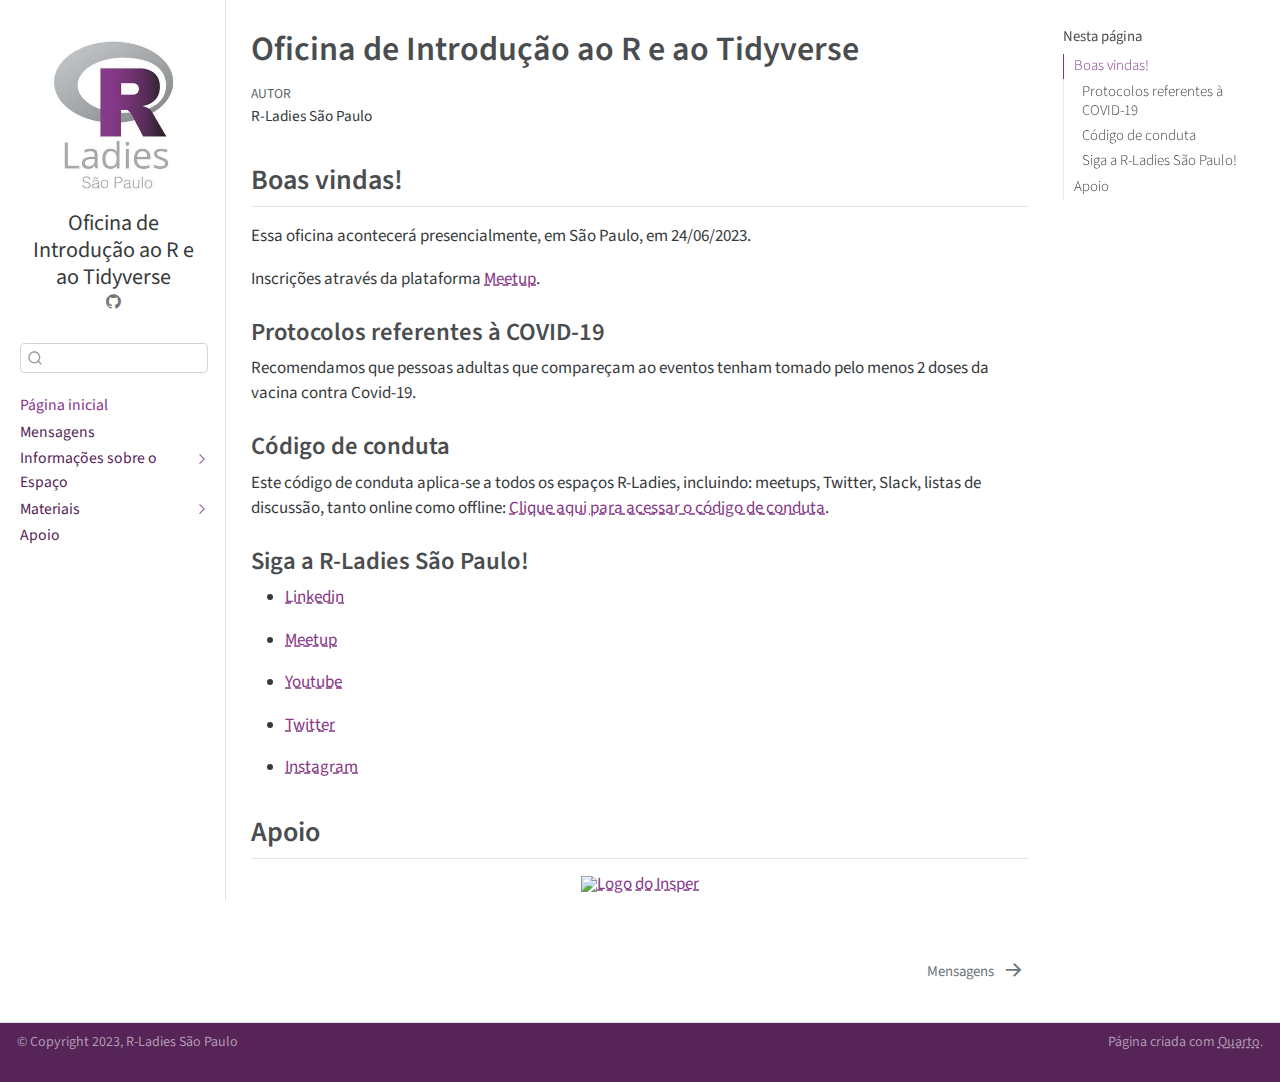
==== index.html @ 5147d7c4 "Built site for gh-pages" ====
<!DOCTYPE html>
<html xmlns="http://www.w3.org/1999/xhtml" lang="pt" xml:lang="pt"><head>

<meta charset="utf-8">
<meta name="generator" content="quarto-1.3.287">

<meta name="viewport" content="width=device-width, initial-scale=1.0, user-scalable=yes">

<meta name="author" content="R-Ladies São Paulo">

<title>Oficina de Introdução ao R e ao Tidyverse - Oficina de Introdução ao R e ao Tidyverse</title>
<style>
code{white-space: pre-wrap;}
span.smallcaps{font-variant: small-caps;}
div.columns{display: flex; gap: min(4vw, 1.5em);}
div.column{flex: auto; overflow-x: auto;}
div.hanging-indent{margin-left: 1.5em; text-indent: -1.5em;}
ul.task-list{list-style: none;}
ul.task-list li input[type="checkbox"] {
  width: 0.8em;
  margin: 0 0.8em 0.2em -1em; /* quarto-specific, see https://github.com/quarto-dev/quarto-cli/issues/4556 */ 
  vertical-align: middle;
}
</style>


<script src="site_libs/quarto-nav/quarto-nav.js"></script>
<script src="site_libs/clipboard/clipboard.min.js"></script>
<script src="site_libs/quarto-search/autocomplete.umd.js"></script>
<script src="site_libs/quarto-search/fuse.min.js"></script>
<script src="site_libs/quarto-search/quarto-search.js"></script>
<meta name="quarto:offset" content="./">
<link href="./mensagens.html" rel="next">
<script src="site_libs/quarto-html/quarto.js"></script>
<script src="site_libs/quarto-html/popper.min.js"></script>
<script src="site_libs/quarto-html/tippy.umd.min.js"></script>
<script src="site_libs/quarto-html/anchor.min.js"></script>
<link href="site_libs/quarto-html/tippy.css" rel="stylesheet">
<link href="site_libs/quarto-html/quarto-syntax-highlighting.css" rel="stylesheet" id="quarto-text-highlighting-styles">
<script src="site_libs/bootstrap/bootstrap.min.js"></script>
<link href="site_libs/bootstrap/bootstrap-icons.css" rel="stylesheet">
<link href="site_libs/bootstrap/bootstrap.min.css" rel="stylesheet" id="quarto-bootstrap" data-mode="light">
<script id="quarto-search-options" type="application/json">{
  "location": "sidebar",
  "copy-button": false,
  "collapse-after": 3,
  "panel-placement": "start",
  "type": "textbox",
  "limit": 20,
  "language": {
    "search-no-results-text": "Nenhum resultado",
    "search-matching-documents-text": "documentos correspondentes",
    "search-copy-link-title": "Copiar link para a busca",
    "search-hide-matches-text": "Esconder correspondências adicionais",
    "search-more-match-text": "mais correspondência neste documento",
    "search-more-matches-text": "mais correspondências neste documento",
    "search-clear-button-title": "Limpar",
    "search-detached-cancel-button-title": "Cancelar",
    "search-submit-button-title": "Enviar"
  }
}</script>


<link rel="stylesheet" href="custom.css">
</head>

<body class="nav-sidebar docked">

<div id="quarto-search-results"></div>
  <header id="quarto-header" class="headroom fixed-top">
  <nav class="quarto-secondary-nav">
    <div class="container-fluid d-flex">
      <button type="button" class="quarto-btn-toggle btn" data-bs-toggle="collapse" data-bs-target="#quarto-sidebar,#quarto-sidebar-glass" aria-controls="quarto-sidebar" aria-expanded="false" aria-label="Alternar barra lateral" onclick="if (window.quartoToggleHeadroom) { window.quartoToggleHeadroom(); }">
        <i class="bi bi-layout-text-sidebar-reverse"></i>
      </button>
      <nav class="quarto-page-breadcrumbs" aria-label="breadcrumb"><ol class="breadcrumb"><li class="breadcrumb-item"><a href="./index.html">Página inicial</a></li></ol></nav>
      <a class="flex-grow-1" role="button" data-bs-toggle="collapse" data-bs-target="#quarto-sidebar,#quarto-sidebar-glass" aria-controls="quarto-sidebar" aria-expanded="false" aria-label="Alternar barra lateral" onclick="if (window.quartoToggleHeadroom) { window.quartoToggleHeadroom(); }">      
      </a>
      <button type="button" class="btn quarto-search-button" aria-label="Procurar" onclick="window.quartoOpenSearch();">
        <i class="bi bi-search"></i>
      </button>
    </div>
  </nav>
</header>
<!-- content -->
<div id="quarto-content" class="quarto-container page-columns page-rows-contents page-layout-article">
<!-- sidebar -->
  <nav id="quarto-sidebar" class="sidebar collapse collapse-horizontal sidebar-navigation docked overflow-auto">
    <div class="pt-lg-2 mt-2 text-center sidebar-header sidebar-header-stacked">
      <a href="./index.html" class="sidebar-logo-link">
      <img src="./img/logo.jpg" alt="" class="sidebar-logo py-0 d-lg-inline d-none">
      </a>
    <div class="sidebar-title mb-0 py-0">
      <a href="./">Oficina de Introdução ao R e ao Tidyverse <br></a> 
        <div class="sidebar-tools-main">
    <a href="https://github.com/R-Ladies-Sao-Paulo/2023-06-oficina-introducao-R" title="GitHub Repository" class="quarto-navigation-tool px-1" aria-label="GitHub Repository"><i class="bi bi-github"></i></a>
</div>
    </div>
      </div>
        <div class="mt-2 flex-shrink-0 align-items-center">
        <div class="sidebar-search">
        <div id="quarto-search" class="" title="Procurar"></div>
        </div>
        </div>
    <div class="sidebar-menu-container"> 
    <ul class="list-unstyled mt-1">
        <li class="sidebar-item">
  <div class="sidebar-item-container"> 
  <a href="./index.html" class="sidebar-item-text sidebar-link active">
 <span class="menu-text">Página inicial</span></a>
  </div>
</li>
        <li class="sidebar-item">
  <div class="sidebar-item-container"> 
  <a href="./mensagens.html" class="sidebar-item-text sidebar-link">
 <span class="menu-text">Mensagens</span></a>
  </div>
</li>
        <li class="sidebar-item sidebar-item-section">
      <div class="sidebar-item-container"> 
            <a class="sidebar-item-text sidebar-link text-start collapsed" data-bs-toggle="collapse" data-bs-target="#quarto-sidebar-section-1" aria-expanded="false">
 <span class="menu-text">Informações sobre o Espaço</span></a>
          <a class="sidebar-item-toggle text-start collapsed" data-bs-toggle="collapse" data-bs-target="#quarto-sidebar-section-1" aria-expanded="false" aria-label="Alternar seção">
            <i class="bi bi-chevron-right ms-2"></i>
          </a> 
      </div>
      <ul id="quarto-sidebar-section-1" class="collapse list-unstyled sidebar-section depth1 ">  
          <li class="sidebar-item">
  <div class="sidebar-item-container"> 
  <a href="./como-chegar.html" class="sidebar-item-text sidebar-link">
 <span class="menu-text">Como chegar</span></a>
  </div>
</li>
          <li class="sidebar-item">
  <div class="sidebar-item-container"> 
  <a href="./alimentacao.html" class="sidebar-item-text sidebar-link">
 <span class="menu-text">Alimentação</span></a>
  </div>
</li>
      </ul>
  </li>
        <li class="sidebar-item sidebar-item-section">
      <div class="sidebar-item-container"> 
            <a class="sidebar-item-text sidebar-link text-start collapsed" data-bs-toggle="collapse" data-bs-target="#quarto-sidebar-section-2" aria-expanded="false">
 <span class="menu-text">Materiais</span></a>
          <a class="sidebar-item-toggle text-start collapsed" data-bs-toggle="collapse" data-bs-target="#quarto-sidebar-section-2" aria-expanded="false" aria-label="Alternar seção">
            <i class="bi bi-chevron-right ms-2"></i>
          </a> 
      </div>
      <ul id="quarto-sidebar-section-2" class="collapse list-unstyled sidebar-section depth1 ">  
          <li class="sidebar-item">
  <div class="sidebar-item-container"> 
  <a href="./slides.html" class="sidebar-item-text sidebar-link">
 <span class="menu-text">Slides e materiais</span></a>
  </div>
</li>
      </ul>
  </li>
        <li class="sidebar-item">
  <div class="sidebar-item-container"> 
  <a href="./apoio.html" class="sidebar-item-text sidebar-link">
 <span class="menu-text">Apoio</span></a>
  </div>
</li>
    </ul>
    </div>
</nav>
<div id="quarto-sidebar-glass" data-bs-toggle="collapse" data-bs-target="#quarto-sidebar,#quarto-sidebar-glass"></div>
<!-- margin-sidebar -->
    <div id="quarto-margin-sidebar" class="sidebar margin-sidebar">
        <nav id="TOC" role="doc-toc" class="toc-active">
    <h2 id="toc-title">Nesta página</h2>
   
  <ul>
  <li><a href="#boas-vindas" id="toc-boas-vindas" class="nav-link active" data-scroll-target="#boas-vindas">Boas vindas!</a>
  <ul class="collapse">
  <li><a href="#protocolos-referentes-à-covid-19" id="toc-protocolos-referentes-à-covid-19" class="nav-link" data-scroll-target="#protocolos-referentes-à-covid-19">Protocolos referentes à COVID-19</a></li>
  <li><a href="#código-de-conduta" id="toc-código-de-conduta" class="nav-link" data-scroll-target="#código-de-conduta">Código de conduta</a></li>
  <li><a href="#siga-a-r-ladies-são-paulo" id="toc-siga-a-r-ladies-são-paulo" class="nav-link" data-scroll-target="#siga-a-r-ladies-são-paulo">Siga a R-Ladies São Paulo!</a></li>
  </ul></li>
  <li><a href="#apoio" id="toc-apoio" class="nav-link" data-scroll-target="#apoio">Apoio</a></li>
  </ul>
</nav>
    </div>
<!-- main -->
<main class="content" id="quarto-document-content">

<header id="title-block-header" class="quarto-title-block default">
<div class="quarto-title">
<h1 class="title">Oficina de Introdução ao R e ao Tidyverse</h1>
</div>



<div class="quarto-title-meta">

    <div>
    <div class="quarto-title-meta-heading">Autor</div>
    <div class="quarto-title-meta-contents">
             <p>R-Ladies São Paulo </p>
          </div>
  </div>
    
  
    
  </div>
  

</header>

<section id="boas-vindas" class="level2">
<h2 class="anchored" data-anchor-id="boas-vindas">Boas vindas!</h2>
<p>Essa oficina acontecerá presencialmente, em São Paulo, em 24/06/2023.</p>
<p>Inscrições através da plataforma <a href="https://www.meetup.com/rladies-sao-paulo/events/294002840/">Meetup</a>.</p>
<section id="protocolos-referentes-à-covid-19" class="level3">
<h3 class="anchored" data-anchor-id="protocolos-referentes-à-covid-19">Protocolos referentes à COVID-19</h3>
<p>Recomendamos que pessoas adultas que compareçam ao eventos tenham tomado pelo menos 2 doses da vacina contra Covid-19.</p>
</section>
<section id="código-de-conduta" class="level3">
<h3 class="anchored" data-anchor-id="código-de-conduta">Código de conduta</h3>
<p>Este código de conduta aplica-se a todos os espaços R-Ladies, incluindo: meetups, Twitter, Slack, listas de discussão, tanto online como offline: <a href="https://github.com/rladies/.github/blob/master/CODE_OF_CONDUCT.md#portuguese">Clique aqui para acessar o código de conduta</a>.</p>
</section>
<section id="siga-a-r-ladies-são-paulo" class="level3">
<h3 class="anchored" data-anchor-id="siga-a-r-ladies-são-paulo">Siga a R-Ladies São Paulo!</h3>
<ul>
<li><p><a href="">Linkedin</a></p></li>
<li><p><a href="https://www.meetup.com/rladies-sao-paulo/">Meetup</a></p></li>
<li><p><a href="https://www.youtube.com/c/RLadiesS%C3%A3oPaulo">Youtube</a></p></li>
<li><p><a href="https://twitter.com/RLadiesSaoPaulo">Twitter</a></p></li>
<li><p><a href="https://instagram.com/rladiessaopaulo">Instagram</a></p></li>
</ul>
</section>
</section>
<section id="apoio" class="level2">
<h2 class="anchored" data-anchor-id="apoio">Apoio</h2>
<div class="quarto-figure quarto-figure-center">
<figure class="figure">
<p><a href="https://www.insper.edu.br/"><img src="https://www.insper.edu.br/wp-content/uploads/2020/04/Insper-positivo.png" class="quarto-discovered-preview-image img-fluid figure-img" style="width:30.0%" alt="Logo do Insper"></a></p>
</figure>
</div>
<!-- [![](https://blog.curso-r.com/images/logo.webp){fig-alt="Logo da Curso-R" fig-align="center" width="30%"}](https://curso-r.com/) -->


</section>

</main> <!-- /main -->
<script id="quarto-html-after-body" type="application/javascript">
window.document.addEventListener("DOMContentLoaded", function (event) {
  const toggleBodyColorMode = (bsSheetEl) => {
    const mode = bsSheetEl.getAttribute("data-mode");
    const bodyEl = window.document.querySelector("body");
    if (mode === "dark") {
      bodyEl.classList.add("quarto-dark");
      bodyEl.classList.remove("quarto-light");
    } else {
      bodyEl.classList.add("quarto-light");
      bodyEl.classList.remove("quarto-dark");
    }
  }
  const toggleBodyColorPrimary = () => {
    const bsSheetEl = window.document.querySelector("link#quarto-bootstrap");
    if (bsSheetEl) {
      toggleBodyColorMode(bsSheetEl);
    }
  }
  toggleBodyColorPrimary();  
  const icon = "";
  const anchorJS = new window.AnchorJS();
  anchorJS.options = {
    placement: 'right',
    icon: icon
  };
  anchorJS.add('.anchored');
  const isCodeAnnotation = (el) => {
    for (const clz of el.classList) {
      if (clz.startsWith('code-annotation-')) {                     
        return true;
      }
    }
    return false;
  }
  const clipboard = new window.ClipboardJS('.code-copy-button', {
    text: function(trigger) {
      const codeEl = trigger.previousElementSibling.cloneNode(true);
      for (const childEl of codeEl.children) {
        if (isCodeAnnotation(childEl)) {
          childEl.remove();
        }
      }
      return codeEl.innerText;
    }
  });
  clipboard.on('success', function(e) {
    // button target
    const button = e.trigger;
    // don't keep focus
    button.blur();
    // flash "checked"
    button.classList.add('code-copy-button-checked');
    var currentTitle = button.getAttribute("title");
    button.setAttribute("title", "Copiada");
    let tooltip;
    if (window.bootstrap) {
      button.setAttribute("data-bs-toggle", "tooltip");
      button.setAttribute("data-bs-placement", "left");
      button.setAttribute("data-bs-title", "Copiada");
      tooltip = new bootstrap.Tooltip(button, 
        { trigger: "manual", 
          customClass: "code-copy-button-tooltip",
          offset: [0, -8]});
      tooltip.show();    
    }
    setTimeout(function() {
      if (tooltip) {
        tooltip.hide();
        button.removeAttribute("data-bs-title");
        button.removeAttribute("data-bs-toggle");
        button.removeAttribute("data-bs-placement");
      }
      button.setAttribute("title", currentTitle);
      button.classList.remove('code-copy-button-checked');
    }, 1000);
    // clear code selection
    e.clearSelection();
  });
  function tippyHover(el, contentFn) {
    const config = {
      allowHTML: true,
      content: contentFn,
      maxWidth: 500,
      delay: 100,
      arrow: false,
      appendTo: function(el) {
          return el.parentElement;
      },
      interactive: true,
      interactiveBorder: 10,
      theme: 'quarto',
      placement: 'bottom-start'
    };
    window.tippy(el, config); 
  }
  const noterefs = window.document.querySelectorAll('a[role="doc-noteref"]');
  for (var i=0; i<noterefs.length; i++) {
    const ref = noterefs[i];
    tippyHover(ref, function() {
      // use id or data attribute instead here
      let href = ref.getAttribute('data-footnote-href') || ref.getAttribute('href');
      try { href = new URL(href).hash; } catch {}
      const id = href.replace(/^#\/?/, "");
      const note = window.document.getElementById(id);
      return note.innerHTML;
    });
  }
      let selectedAnnoteEl;
      const selectorForAnnotation = ( cell, annotation) => {
        let cellAttr = 'data-code-cell="' + cell + '"';
        let lineAttr = 'data-code-annotation="' +  annotation + '"';
        const selector = 'span[' + cellAttr + '][' + lineAttr + ']';
        return selector;
      }
      const selectCodeLines = (annoteEl) => {
        const doc = window.document;
        const targetCell = annoteEl.getAttribute("data-target-cell");
        const targetAnnotation = annoteEl.getAttribute("data-target-annotation");
        const annoteSpan = window.document.querySelector(selectorForAnnotation(targetCell, targetAnnotation));
        const lines = annoteSpan.getAttribute("data-code-lines").split(",");
        const lineIds = lines.map((line) => {
          return targetCell + "-" + line;
        })
        let top = null;
        let height = null;
        let parent = null;
        if (lineIds.length > 0) {
            //compute the position of the single el (top and bottom and make a div)
            const el = window.document.getElementById(lineIds[0]);
            top = el.offsetTop;
            height = el.offsetHeight;
            parent = el.parentElement.parentElement;
          if (lineIds.length > 1) {
            const lastEl = window.document.getElementById(lineIds[lineIds.length - 1]);
            const bottom = lastEl.offsetTop + lastEl.offsetHeight;
            height = bottom - top;
          }
          if (top !== null && height !== null && parent !== null) {
            // cook up a div (if necessary) and position it 
            let div = window.document.getElementById("code-annotation-line-highlight");
            if (div === null) {
              div = window.document.createElement("div");
              div.setAttribute("id", "code-annotation-line-highlight");
              div.style.position = 'absolute';
              parent.appendChild(div);
            }
            div.style.top = top - 2 + "px";
            div.style.height = height + 4 + "px";
            let gutterDiv = window.document.getElementById("code-annotation-line-highlight-gutter");
            if (gutterDiv === null) {
              gutterDiv = window.document.createElement("div");
              gutterDiv.setAttribute("id", "code-annotation-line-highlight-gutter");
              gutterDiv.style.position = 'absolute';
              const codeCell = window.document.getElementById(targetCell);
              const gutter = codeCell.querySelector('.code-annotation-gutter');
              gutter.appendChild(gutterDiv);
            }
            gutterDiv.style.top = top - 2 + "px";
            gutterDiv.style.height = height + 4 + "px";
          }
          selectedAnnoteEl = annoteEl;
        }
      };
      const unselectCodeLines = () => {
        const elementsIds = ["code-annotation-line-highlight", "code-annotation-line-highlight-gutter"];
        elementsIds.forEach((elId) => {
          const div = window.document.getElementById(elId);
          if (div) {
            div.remove();
          }
        });
        selectedAnnoteEl = undefined;
      };
      // Attach click handler to the DT
      const annoteDls = window.document.querySelectorAll('dt[data-target-cell]');
      for (const annoteDlNode of annoteDls) {
        annoteDlNode.addEventListener('click', (event) => {
          const clickedEl = event.target;
          if (clickedEl !== selectedAnnoteEl) {
            unselectCodeLines();
            const activeEl = window.document.querySelector('dt[data-target-cell].code-annotation-active');
            if (activeEl) {
              activeEl.classList.remove('code-annotation-active');
            }
            selectCodeLines(clickedEl);
            clickedEl.classList.add('code-annotation-active');
          } else {
            // Unselect the line
            unselectCodeLines();
            clickedEl.classList.remove('code-annotation-active');
          }
        });
      }
  const findCites = (el) => {
    const parentEl = el.parentElement;
    if (parentEl) {
      const cites = parentEl.dataset.cites;
      if (cites) {
        return {
          el,
          cites: cites.split(' ')
        };
      } else {
        return findCites(el.parentElement)
      }
    } else {
      return undefined;
    }
  };
  var bibliorefs = window.document.querySelectorAll('a[role="doc-biblioref"]');
  for (var i=0; i<bibliorefs.length; i++) {
    const ref = bibliorefs[i];
    const citeInfo = findCites(ref);
    if (citeInfo) {
      tippyHover(citeInfo.el, function() {
        var popup = window.document.createElement('div');
        citeInfo.cites.forEach(function(cite) {
          var citeDiv = window.document.createElement('div');
          citeDiv.classList.add('hanging-indent');
          citeDiv.classList.add('csl-entry');
          var biblioDiv = window.document.getElementById('ref-' + cite);
          if (biblioDiv) {
            citeDiv.innerHTML = biblioDiv.innerHTML;
          }
          popup.appendChild(citeDiv);
        });
        return popup.innerHTML;
      });
    }
  }
});
</script>
<nav class="page-navigation">
  <div class="nav-page nav-page-previous">
  </div>
  <div class="nav-page nav-page-next">
      <a href="./mensagens.html" class="pagination-link">
        <span class="nav-page-text">Mensagens</span> <i class="bi bi-arrow-right-short"></i>
      </a>
  </div>
</nav>
</div> <!-- /content -->
<footer class="footer">
  <div class="nav-footer">
    <div class="nav-footer-left">© Copyright 2023, R-Ladies São Paulo</div>   
    <div class="nav-footer-center">
      &nbsp;
    </div>
    <div class="nav-footer-right">Página criada com <a href="https://quarto.org/">Quarto</a>.</div>
  </div>
</footer>



</body></html>
---- site_libs/quarto-html/tippy.css ----
.tippy-box[data-animation=fade][data-state=hidden]{opacity:0}[data-tippy-root]{max-width:calc(100vw - 10px)}.tippy-box{position:relative;background-color:#333;color:#fff;border-radius:4px;font-size:14px;line-height:1.4;white-space:normal;outline:0;transition-property:transform,visibility,opacity}.tippy-box[data-placement^=top]>.tippy-arrow{bottom:0}.tippy-box[data-placement^=top]>.tippy-arrow:before{bottom:-7px;left:0;border-width:8px 8px 0;border-top-color:initial;transform-origin:center top}.tippy-box[data-placement^=bottom]>.tippy-arrow{top:0}.tippy-box[data-placement^=bottom]>.tippy-arrow:before{top:-7px;left:0;border-width:0 8px 8px;border-bottom-color:initial;transform-origin:center bottom}.tippy-box[data-placement^=left]>.tippy-arrow{right:0}.tippy-box[data-placement^=left]>.tippy-arrow:before{border-width:8px 0 8px 8px;border-left-color:initial;right:-7px;transform-origin:center left}.tippy-box[data-placement^=right]>.tippy-arrow{left:0}.tippy-box[data-placement^=right]>.tippy-arrow:before{left:-7px;border-width:8px 8px 8px 0;border-right-color:initial;transform-origin:center right}.tippy-box[data-inertia][data-state=visible]{transition-timing-function:cubic-bezier(.54,1.5,.38,1.11)}.tippy-arrow{width:16px;height:16px;color:#333}.tippy-arrow:before{content:"";position:absolute;border-color:transparent;border-style:solid}.tippy-content{position:relative;padding:5px 9px;z-index:1}
---- site_libs/quarto-html/quarto-syntax-highlighting.css ----
/* quarto syntax highlight colors */
:root {
  --quarto-hl-ot-color: #003B4F;
  --quarto-hl-at-color: #657422;
  --quarto-hl-ss-color: #20794D;
  --quarto-hl-an-color: #5E5E5E;
  --quarto-hl-fu-color: #4758AB;
  --quarto-hl-st-color: #20794D;
  --quarto-hl-cf-color: #003B4F;
  --quarto-hl-op-color: #5E5E5E;
  --quarto-hl-er-color: #AD0000;
  --quarto-hl-bn-color: #AD0000;
  --quarto-hl-al-color: #AD0000;
  --quarto-hl-va-color: #111111;
  --quarto-hl-bu-color: inherit;
  --quarto-hl-ex-color: inherit;
  --quarto-hl-pp-color: #AD0000;
  --quarto-hl-in-color: #5E5E5E;
  --quarto-hl-vs-color: #20794D;
  --quarto-hl-wa-color: #5E5E5E;
  --quarto-hl-do-color: #5E5E5E;
  --quarto-hl-im-color: #00769E;
  --quarto-hl-ch-color: #20794D;
  --quarto-hl-dt-color: #AD0000;
  --quarto-hl-fl-color: #AD0000;
  --quarto-hl-co-color: #5E5E5E;
  --quarto-hl-cv-color: #5E5E5E;
  --quarto-hl-cn-color: #8f5902;
  --quarto-hl-sc-color: #5E5E5E;
  --quarto-hl-dv-color: #AD0000;
  --quarto-hl-kw-color: #003B4F;
}

/* other quarto variables */
:root {
  --quarto-font-monospace: SFMono-Regular, Menlo, Monaco, Consolas, "Liberation Mono", "Courier New", monospace;
}

pre > code.sourceCode > span {
  color: #003B4F;
}

code span {
  color: #003B4F;
}

code.sourceCode > span {
  color: #003B4F;
}

div.sourceCode,
div.sourceCode pre.sourceCode {
  color: #003B4F;
}

code span.ot {
  color: #003B4F;
  font-style: inherit;
}

code span.at {
  color: #657422;
  font-style: inherit;
}

code span.ss {
  color: #20794D;
  font-style: inherit;
}

code span.an {
  color: #5E5E5E;
  font-style: inherit;
}

code span.fu {
  color: #4758AB;
  font-style: inherit;
}

code span.st {
  color: #20794D;
  font-style: inherit;
}

code span.cf {
  color: #003B4F;
  font-style: inherit;
}

code span.op {
  color: #5E5E5E;
  font-style: inherit;
}

code span.er {
  color: #AD0000;
  font-style: inherit;
}

code span.bn {
  color: #AD0000;
  font-style: inherit;
}

code span.al {
  color: #AD0000;
  font-style: inherit;
}

code span.va {
  color: #111111;
  font-style: inherit;
}

code span.bu {
  font-style: inherit;
}

code span.ex {
  font-style: inherit;
}

code span.pp {
  color: #AD0000;
  font-style: inherit;
}

code span.in {
  color: #5E5E5E;
  font-style: inherit;
}

code span.vs {
  color: #20794D;
  font-style: inherit;
}

code span.wa {
  color: #5E5E5E;
  font-style: italic;
}

code span.do {
  color: #5E5E5E;
  font-style: italic;
}

code span.im {
  color: #00769E;
  font-style: inherit;
}

code span.ch {
  color: #20794D;
  font-style: inherit;
}

code span.dt {
  color: #AD0000;
  font-style: inherit;
}

code span.fl {
  color: #AD0000;
  font-style: inherit;
}

code span.co {
  color: #5E5E5E;
  font-style: inherit;
}

code span.cv {
  color: #5E5E5E;
  font-style: italic;
}

code span.cn {
  color: #8f5902;
  font-style: inherit;
}

code span.sc {
  color: #5E5E5E;
  font-style: inherit;
}

code span.dv {
  color: #AD0000;
  font-style: inherit;
}

code span.kw {
  color: #003B4F;
  font-style: inherit;
}

.prevent-inlining {
  content: "</";
}

/*# sourceMappingURL=debc5d5d77c3f9108843748ff7464032.css.map */
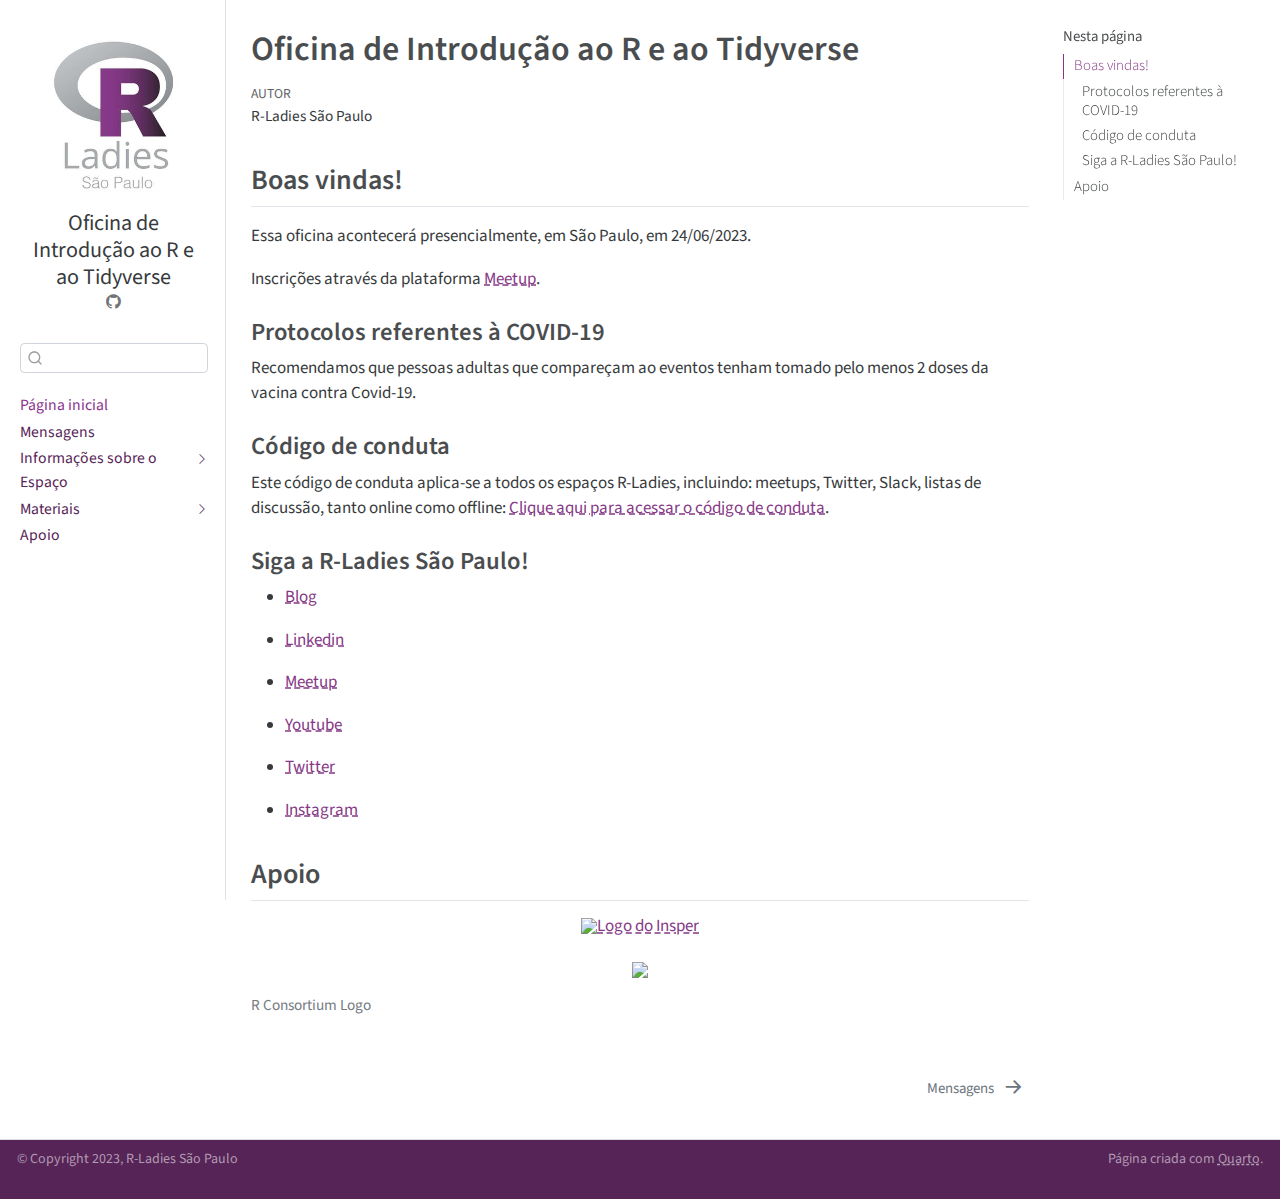
==== commit e314ef6d: "Built site for gh-pages" ====
--- a/index.html
+++ b/index.html
@@ -2,7 +2,7 @@
 <html xmlns="http://www.w3.org/1999/xhtml" lang="pt" xml:lang="pt"><head>
 
 <meta charset="utf-8">
-<meta name="generator" content="quarto-1.3.287">
+<meta name="generator" content="quarto-1.3.361">
 
 <meta name="viewport" content="width=device-width, initial-scale=1.0, user-scalable=yes">
 
@@ -56,7 +56,8 @@
     "search-more-matches-text": "mais correspondências neste documento",
     "search-clear-button-title": "Limpar",
     "search-detached-cancel-button-title": "Cancelar",
-    "search-submit-button-title": "Enviar"
+    "search-submit-button-title": "Enviar",
+    "search-label": "Procurar"
   }
 }</script>
 
@@ -76,7 +77,7 @@
       <nav class="quarto-page-breadcrumbs" aria-label="breadcrumb"><ol class="breadcrumb"><li class="breadcrumb-item"><a href="./index.html">Página inicial</a></li></ol></nav>
       <a class="flex-grow-1" role="button" data-bs-toggle="collapse" data-bs-target="#quarto-sidebar,#quarto-sidebar-glass" aria-controls="quarto-sidebar" aria-expanded="false" aria-label="Alternar barra lateral" onclick="if (window.quartoToggleHeadroom) { window.quartoToggleHeadroom(); }">      
       </a>
-      <button type="button" class="btn quarto-search-button" aria-label="Procurar" onclick="window.quartoOpenSearch();">
+      <button type="button" class="btn quarto-search-button" aria-label="" onclick="window.quartoOpenSearch();">
         <i class="bi bi-search"></i>
       </button>
     </div>
@@ -223,7 +224,8 @@
 <section id="siga-a-r-ladies-são-paulo" class="level3">
 <h3 class="anchored" data-anchor-id="siga-a-r-ladies-são-paulo">Siga a R-Ladies São Paulo!</h3>
 <ul>
-<li><p><a href="">Linkedin</a></p></li>
+<li><p><a href="https://rladies-sp.org/">Blog</a></p></li>
+<li><p><a href="https://www.linkedin.com/company/r-ladies-sao-paulo/">Linkedin</a></p></li>
 <li><p><a href="https://www.meetup.com/rladies-sao-paulo/">Meetup</a></p></li>
 <li><p><a href="https://www.youtube.com/c/RLadiesS%C3%A3oPaulo">Youtube</a></p></li>
 <li><p><a href="https://twitter.com/RLadiesSaoPaulo">Twitter</a></p></li>
@@ -235,7 +237,13 @@
 <h2 class="anchored" data-anchor-id="apoio">Apoio</h2>
 <div class="quarto-figure quarto-figure-center">
 <figure class="figure">
-<p><a href="https://www.insper.edu.br/"><img src="https://www.insper.edu.br/wp-content/uploads/2020/04/Insper-positivo.png" class="quarto-discovered-preview-image img-fluid figure-img" style="width:30.0%" alt="Logo do Insper"></a></p>
+<p><a href="https://www.insper.edu.br/"><img src="https://www.insper.edu.br/wp-content/uploads/2020/04/Insper-positivo.png" class="img-fluid figure-img" style="width:30.0%" alt="Logo do Insper"></a></p>
+</figure>
+</div>
+<div class="quarto-figure quarto-figure-center">
+<figure class="figure">
+<p><img src="https://www.r-consortium.org/wp-content/uploads/sites/13/2016/09/RConsortium_Horizontal_Pantone.png" class="img-fluid figure-img" style="width:50.0%"></p>
+<figcaption class="figure-caption">R Consortium Logo</figcaption>
 </figure>
 </div>
 <!-- [![](https://blog.curso-r.com/images/logo.webp){fig-alt="Logo da Curso-R" fig-align="center" width="30%"}](https://curso-r.com/) -->
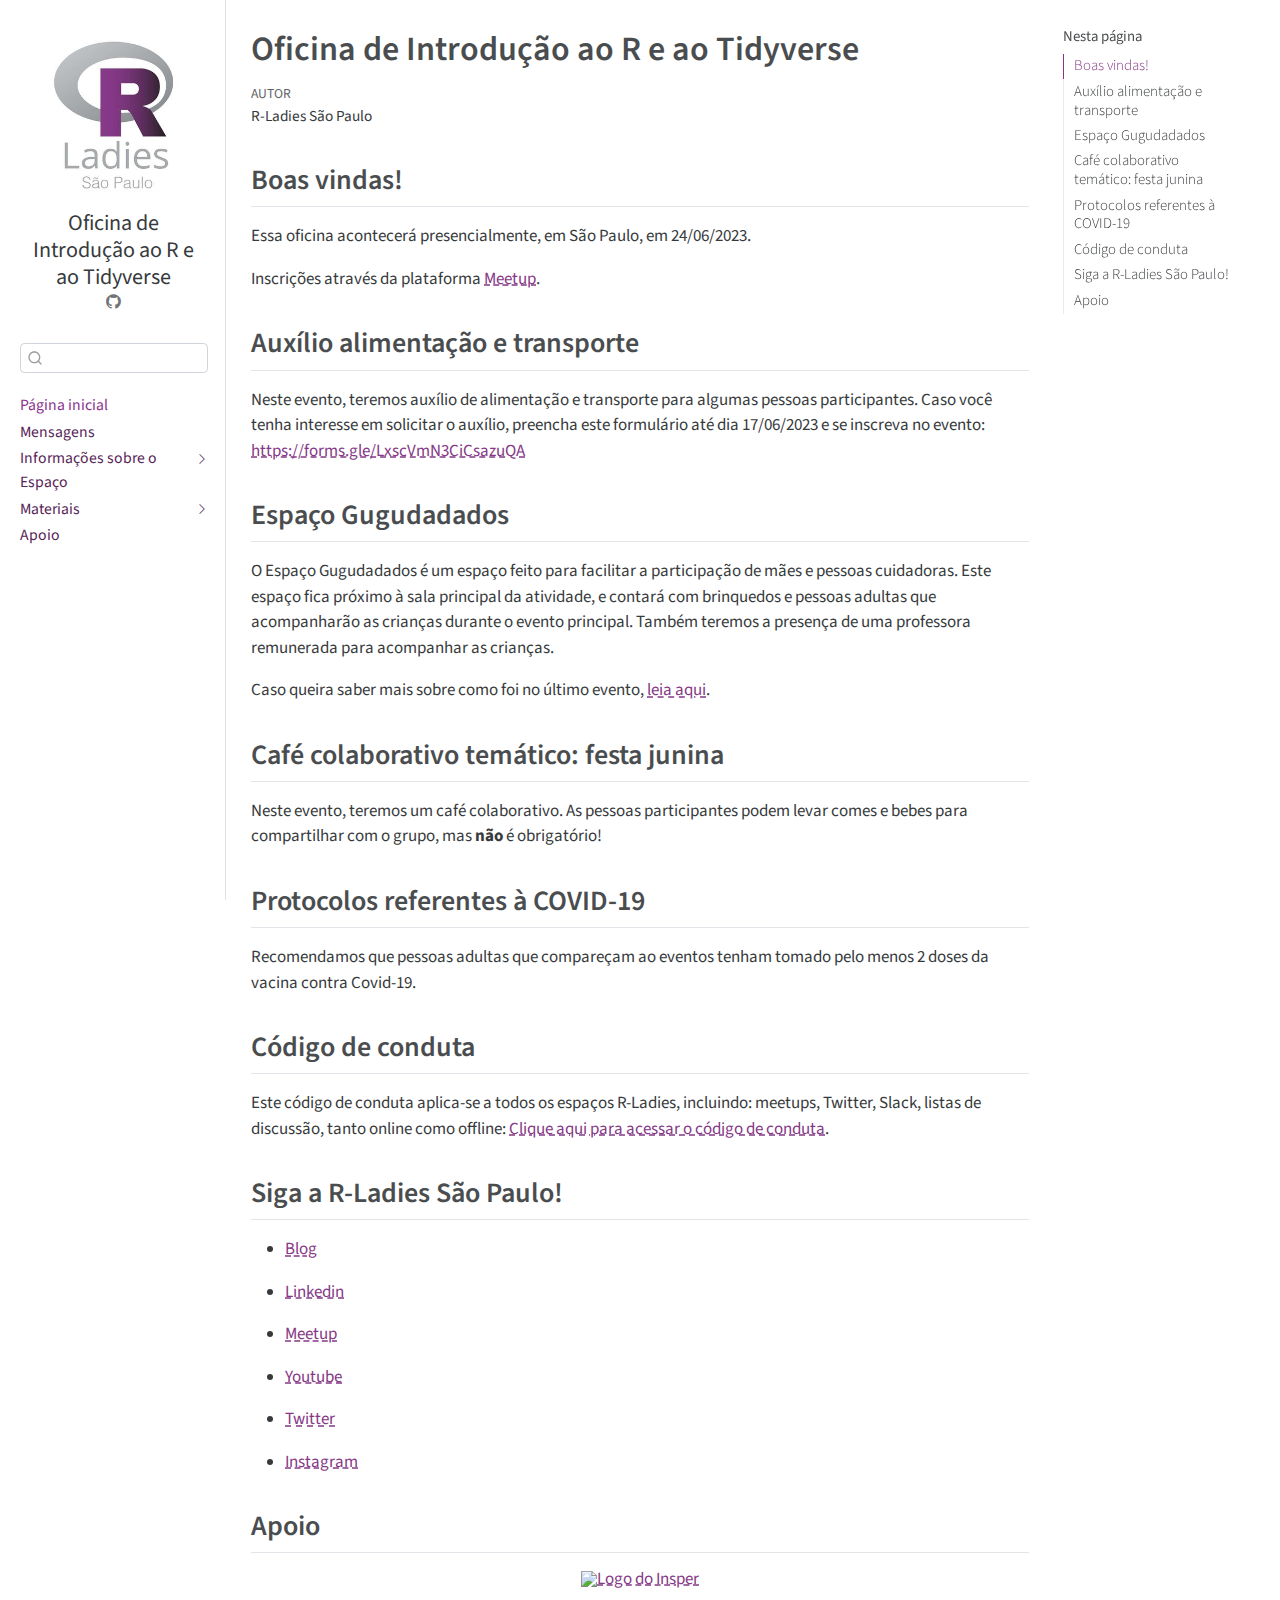
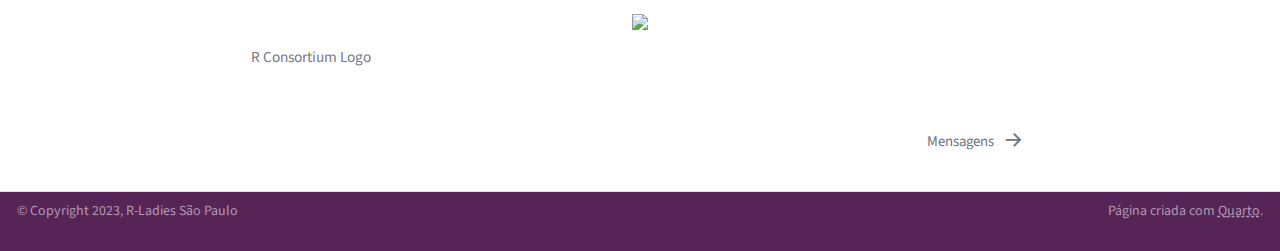
==== commit b627fa25: "Built site for gh-pages" ====
--- a/index.html
+++ b/index.html
@@ -173,12 +173,13 @@
     <h2 id="toc-title">Nesta página</h2>
    
   <ul>
-  <li><a href="#boas-vindas" id="toc-boas-vindas" class="nav-link active" data-scroll-target="#boas-vindas">Boas vindas!</a>
-  <ul class="collapse">
+  <li><a href="#boas-vindas" id="toc-boas-vindas" class="nav-link active" data-scroll-target="#boas-vindas">Boas vindas!</a></li>
+  <li><a href="#auxílio-alimentação-e-transporte" id="toc-auxílio-alimentação-e-transporte" class="nav-link" data-scroll-target="#auxílio-alimentação-e-transporte">Auxílio alimentação e transporte</a></li>
+  <li><a href="#espaço-gugudadados" id="toc-espaço-gugudadados" class="nav-link" data-scroll-target="#espaço-gugudadados">Espaço Gugudadados</a></li>
+  <li><a href="#café-colaborativo-temático-festa-junina" id="toc-café-colaborativo-temático-festa-junina" class="nav-link" data-scroll-target="#café-colaborativo-temático-festa-junina">Café colaborativo temático: festa junina</a></li>
   <li><a href="#protocolos-referentes-à-covid-19" id="toc-protocolos-referentes-à-covid-19" class="nav-link" data-scroll-target="#protocolos-referentes-à-covid-19">Protocolos referentes à COVID-19</a></li>
   <li><a href="#código-de-conduta" id="toc-código-de-conduta" class="nav-link" data-scroll-target="#código-de-conduta">Código de conduta</a></li>
   <li><a href="#siga-a-r-ladies-são-paulo" id="toc-siga-a-r-ladies-são-paulo" class="nav-link" data-scroll-target="#siga-a-r-ladies-são-paulo">Siga a R-Ladies São Paulo!</a></li>
-  </ul></li>
   <li><a href="#apoio" id="toc-apoio" class="nav-link" data-scroll-target="#apoio">Apoio</a></li>
   </ul>
 </nav>
@@ -213,16 +214,30 @@
 <h2 class="anchored" data-anchor-id="boas-vindas">Boas vindas!</h2>
 <p>Essa oficina acontecerá presencialmente, em São Paulo, em 24/06/2023.</p>
 <p>Inscrições através da plataforma <a href="https://www.meetup.com/rladies-sao-paulo/events/294002840/">Meetup</a>.</p>
-<section id="protocolos-referentes-à-covid-19" class="level3">
-<h3 class="anchored" data-anchor-id="protocolos-referentes-à-covid-19">Protocolos referentes à COVID-19</h3>
+</section>
+<section id="auxílio-alimentação-e-transporte" class="level2">
+<h2 class="anchored" data-anchor-id="auxílio-alimentação-e-transporte">Auxílio alimentação e transporte</h2>
+<p>Neste evento, teremos auxílio de alimentação e transporte para algumas pessoas participantes. Caso você tenha interesse em solicitar o auxílio, preencha este formulário até dia 17/06/2023 e se inscreva no evento: <a href="https://forms.gle/LxscVmN3CiCsazuQA" class="uri">https://forms.gle/LxscVmN3CiCsazuQA</a></p>
+</section>
+<section id="espaço-gugudadados" class="level2">
+<h2 class="anchored" data-anchor-id="espaço-gugudadados">Espaço Gugudadados</h2>
+<p>O Espaço Gugudadados é um espaço feito para facilitar a participação de mães e pessoas cuidadoras. Este espaço fica próximo à sala principal da atividade, e contará com brinquedos e pessoas adultas que acompanharão as crianças durante o evento principal. Também teremos a presença de uma professora remunerada para acompanhar as crianças.</p>
+<p>Caso queira saber mais sobre como foi no último evento, <a href="https://rladies-sp.org/posts/2023-03-evento-open-data-day/#espa%C3%A7o-gugudadados">leia aqui</a>.</p>
+</section>
+<section id="café-colaborativo-temático-festa-junina" class="level2">
+<h2 class="anchored" data-anchor-id="café-colaborativo-temático-festa-junina">Café colaborativo temático: festa junina</h2>
+<p>Neste evento, teremos um café colaborativo. As pessoas participantes podem levar comes e bebes para compartilhar com o grupo, mas <strong>não</strong> é obrigatório!</p>
+</section>
+<section id="protocolos-referentes-à-covid-19" class="level2">
+<h2 class="anchored" data-anchor-id="protocolos-referentes-à-covid-19">Protocolos referentes à COVID-19</h2>
 <p>Recomendamos que pessoas adultas que compareçam ao eventos tenham tomado pelo menos 2 doses da vacina contra Covid-19.</p>
 </section>
-<section id="código-de-conduta" class="level3">
-<h3 class="anchored" data-anchor-id="código-de-conduta">Código de conduta</h3>
+<section id="código-de-conduta" class="level2">
+<h2 class="anchored" data-anchor-id="código-de-conduta">Código de conduta</h2>
 <p>Este código de conduta aplica-se a todos os espaços R-Ladies, incluindo: meetups, Twitter, Slack, listas de discussão, tanto online como offline: <a href="https://github.com/rladies/.github/blob/master/CODE_OF_CONDUCT.md#portuguese">Clique aqui para acessar o código de conduta</a>.</p>
 </section>
-<section id="siga-a-r-ladies-são-paulo" class="level3">
-<h3 class="anchored" data-anchor-id="siga-a-r-ladies-são-paulo">Siga a R-Ladies São Paulo!</h3>
+<section id="siga-a-r-ladies-são-paulo" class="level2">
+<h2 class="anchored" data-anchor-id="siga-a-r-ladies-são-paulo">Siga a R-Ladies São Paulo!</h2>
 <ul>
 <li><p><a href="https://rladies-sp.org/">Blog</a></p></li>
 <li><p><a href="https://www.linkedin.com/company/r-ladies-sao-paulo/">Linkedin</a></p></li>
@@ -231,7 +246,6 @@
 <li><p><a href="https://twitter.com/RLadiesSaoPaulo">Twitter</a></p></li>
 <li><p><a href="https://instagram.com/rladiessaopaulo">Instagram</a></p></li>
 </ul>
-</section>
 </section>
 <section id="apoio" class="level2">
 <h2 class="anchored" data-anchor-id="apoio">Apoio</h2>
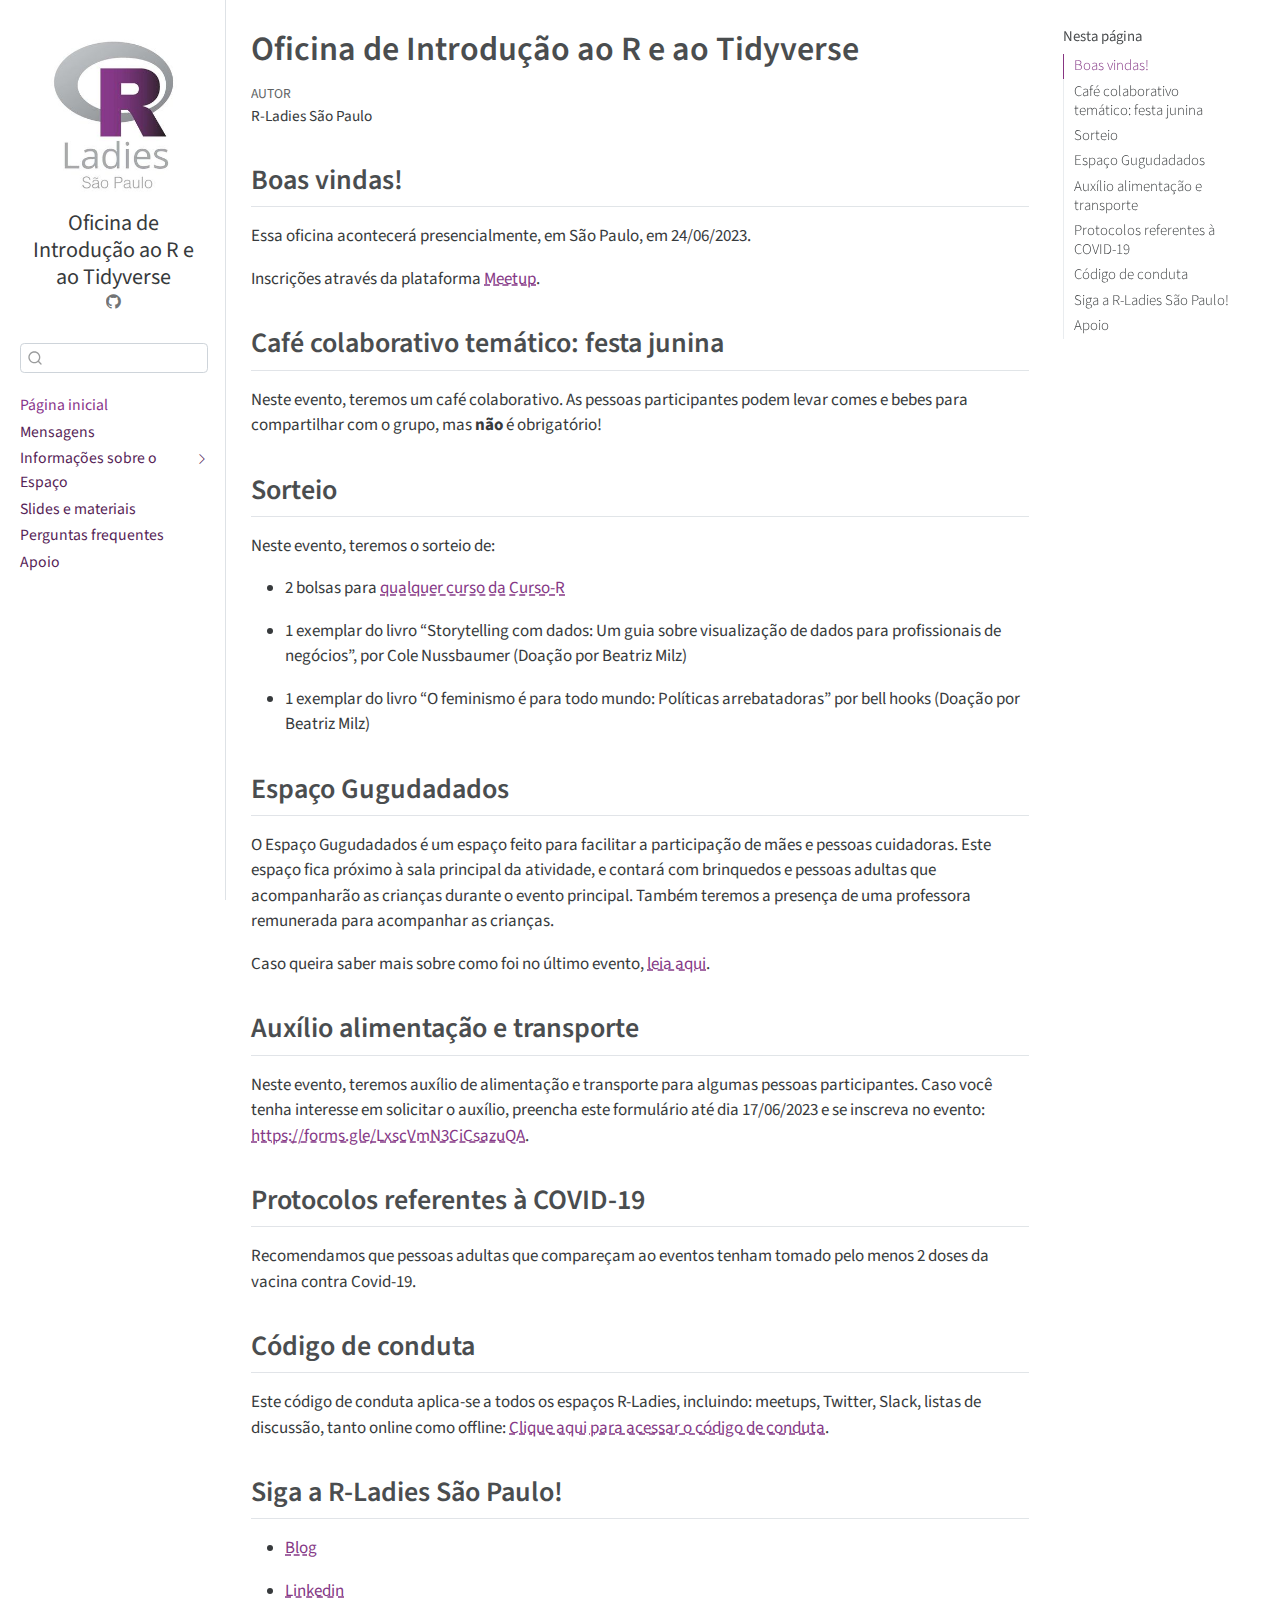
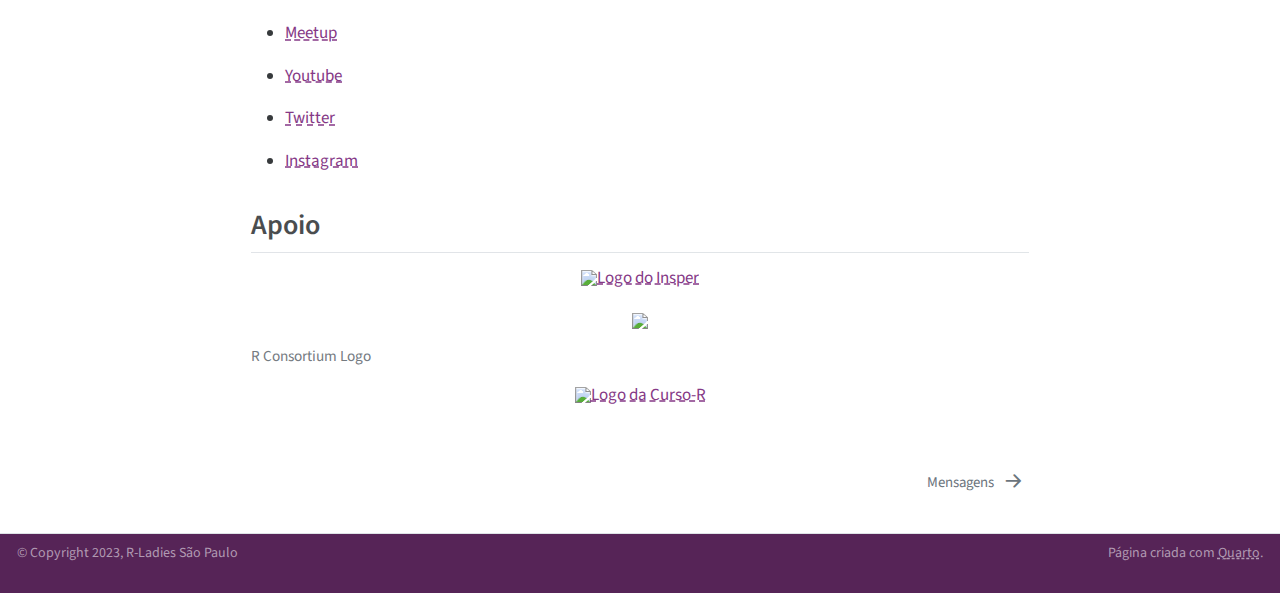
==== commit 002812e4: "Built site for gh-pages" ====
--- a/index.html
+++ b/index.html
@@ -140,23 +140,18 @@
 </li>
       </ul>
   </li>
-        <li class="sidebar-item sidebar-item-section">
-      <div class="sidebar-item-container"> 
-            <a class="sidebar-item-text sidebar-link text-start collapsed" data-bs-toggle="collapse" data-bs-target="#quarto-sidebar-section-2" aria-expanded="false">
- <span class="menu-text">Materiais</span></a>
-          <a class="sidebar-item-toggle text-start collapsed" data-bs-toggle="collapse" data-bs-target="#quarto-sidebar-section-2" aria-expanded="false" aria-label="Alternar seção">
-            <i class="bi bi-chevron-right ms-2"></i>
-          </a> 
-      </div>
-      <ul id="quarto-sidebar-section-2" class="collapse list-unstyled sidebar-section depth1 ">  
-          <li class="sidebar-item">
+        <li class="sidebar-item">
   <div class="sidebar-item-container"> 
   <a href="./slides.html" class="sidebar-item-text sidebar-link">
  <span class="menu-text">Slides e materiais</span></a>
   </div>
 </li>
-      </ul>
-  </li>
+        <li class="sidebar-item">
+  <div class="sidebar-item-container"> 
+  <a href="./perguntas-frequentes.html" class="sidebar-item-text sidebar-link">
+ <span class="menu-text">Perguntas frequentes</span></a>
+  </div>
+</li>
         <li class="sidebar-item">
   <div class="sidebar-item-container"> 
   <a href="./apoio.html" class="sidebar-item-text sidebar-link">
@@ -174,9 +169,10 @@
    
   <ul>
   <li><a href="#boas-vindas" id="toc-boas-vindas" class="nav-link active" data-scroll-target="#boas-vindas">Boas vindas!</a></li>
+  <li><a href="#café-colaborativo-temático-festa-junina" id="toc-café-colaborativo-temático-festa-junina" class="nav-link" data-scroll-target="#café-colaborativo-temático-festa-junina">Café colaborativo temático: festa junina</a></li>
+  <li><a href="#sorteio" id="toc-sorteio" class="nav-link" data-scroll-target="#sorteio">Sorteio</a></li>
+  <li><a href="#espaço-gugudadados" id="toc-espaço-gugudadados" class="nav-link" data-scroll-target="#espaço-gugudadados">Espaço Gugudadados</a></li>
   <li><a href="#auxílio-alimentação-e-transporte" id="toc-auxílio-alimentação-e-transporte" class="nav-link" data-scroll-target="#auxílio-alimentação-e-transporte">Auxílio alimentação e transporte</a></li>
-  <li><a href="#espaço-gugudadados" id="toc-espaço-gugudadados" class="nav-link" data-scroll-target="#espaço-gugudadados">Espaço Gugudadados</a></li>
-  <li><a href="#café-colaborativo-temático-festa-junina" id="toc-café-colaborativo-temático-festa-junina" class="nav-link" data-scroll-target="#café-colaborativo-temático-festa-junina">Café colaborativo temático: festa junina</a></li>
   <li><a href="#protocolos-referentes-à-covid-19" id="toc-protocolos-referentes-à-covid-19" class="nav-link" data-scroll-target="#protocolos-referentes-à-covid-19">Protocolos referentes à COVID-19</a></li>
   <li><a href="#código-de-conduta" id="toc-código-de-conduta" class="nav-link" data-scroll-target="#código-de-conduta">Código de conduta</a></li>
   <li><a href="#siga-a-r-ladies-são-paulo" id="toc-siga-a-r-ladies-são-paulo" class="nav-link" data-scroll-target="#siga-a-r-ladies-são-paulo">Siga a R-Ladies São Paulo!</a></li>
@@ -215,18 +211,27 @@
 <p>Essa oficina acontecerá presencialmente, em São Paulo, em 24/06/2023.</p>
 <p>Inscrições através da plataforma <a href="https://www.meetup.com/rladies-sao-paulo/events/294002840/">Meetup</a>.</p>
 </section>
-<section id="auxílio-alimentação-e-transporte" class="level2">
-<h2 class="anchored" data-anchor-id="auxílio-alimentação-e-transporte">Auxílio alimentação e transporte</h2>
-<p>Neste evento, teremos auxílio de alimentação e transporte para algumas pessoas participantes. Caso você tenha interesse em solicitar o auxílio, preencha este formulário até dia 17/06/2023 e se inscreva no evento: <a href="https://forms.gle/LxscVmN3CiCsazuQA" class="uri">https://forms.gle/LxscVmN3CiCsazuQA</a></p>
+<section id="café-colaborativo-temático-festa-junina" class="level2">
+<h2 class="anchored" data-anchor-id="café-colaborativo-temático-festa-junina">Café colaborativo temático: festa junina</h2>
+<p>Neste evento, teremos um café colaborativo. As pessoas participantes podem levar comes e bebes para compartilhar com o grupo, mas <strong>não</strong> é obrigatório!</p>
+</section>
+<section id="sorteio" class="level2">
+<h2 class="anchored" data-anchor-id="sorteio">Sorteio</h2>
+<p>Neste evento, teremos o sorteio de:</p>
+<ul>
+<li><p>2 bolsas para <a href="https://loja.curso-r.com/cursos-individuais.html">qualquer curso da Curso-R</a></p></li>
+<li><p>1 exemplar do livro “Storytelling com dados: Um guia sobre visualização de dados para profissionais de negócios”, por Cole Nussbaumer (Doação por Beatriz Milz)</p></li>
+<li><p>1 exemplar do livro “O feminismo é para todo mundo: Políticas arrebatadoras” por bell hooks (Doação por Beatriz Milz)</p></li>
+</ul>
 </section>
 <section id="espaço-gugudadados" class="level2">
 <h2 class="anchored" data-anchor-id="espaço-gugudadados">Espaço Gugudadados</h2>
 <p>O Espaço Gugudadados é um espaço feito para facilitar a participação de mães e pessoas cuidadoras. Este espaço fica próximo à sala principal da atividade, e contará com brinquedos e pessoas adultas que acompanharão as crianças durante o evento principal. Também teremos a presença de uma professora remunerada para acompanhar as crianças.</p>
 <p>Caso queira saber mais sobre como foi no último evento, <a href="https://rladies-sp.org/posts/2023-03-evento-open-data-day/#espa%C3%A7o-gugudadados">leia aqui</a>.</p>
 </section>
-<section id="café-colaborativo-temático-festa-junina" class="level2">
-<h2 class="anchored" data-anchor-id="café-colaborativo-temático-festa-junina">Café colaborativo temático: festa junina</h2>
-<p>Neste evento, teremos um café colaborativo. As pessoas participantes podem levar comes e bebes para compartilhar com o grupo, mas <strong>não</strong> é obrigatório!</p>
+<section id="auxílio-alimentação-e-transporte" class="level2">
+<h2 class="anchored" data-anchor-id="auxílio-alimentação-e-transporte">Auxílio alimentação e transporte</h2>
+<p>Neste evento, teremos auxílio de alimentação e transporte para algumas pessoas participantes. Caso você tenha interesse em solicitar o auxílio, preencha este formulário até dia 17/06/2023 e se inscreva no evento: <a href="https://forms.gle/LxscVmN3CiCsazuQA" class="uri">https://forms.gle/LxscVmN3CiCsazuQA</a>.</p>
 </section>
 <section id="protocolos-referentes-à-covid-19" class="level2">
 <h2 class="anchored" data-anchor-id="protocolos-referentes-à-covid-19">Protocolos referentes à COVID-19</h2>
@@ -260,7 +265,11 @@
 <figcaption class="figure-caption">R Consortium Logo</figcaption>
 </figure>
 </div>
-<!-- [![](https://blog.curso-r.com/images/logo.webp){fig-alt="Logo da Curso-R" fig-align="center" width="30%"}](https://curso-r.com/) -->
+<div class="quarto-figure quarto-figure-center">
+<figure class="figure">
+<p><a href="https://curso-r.com/"><img src="https://blog.curso-r.com/images/logo.webp" class="img-fluid figure-img" style="width:30.0%" alt="Logo da Curso-R"></a></p>
+</figure>
+</div>
 
 
 </section>
